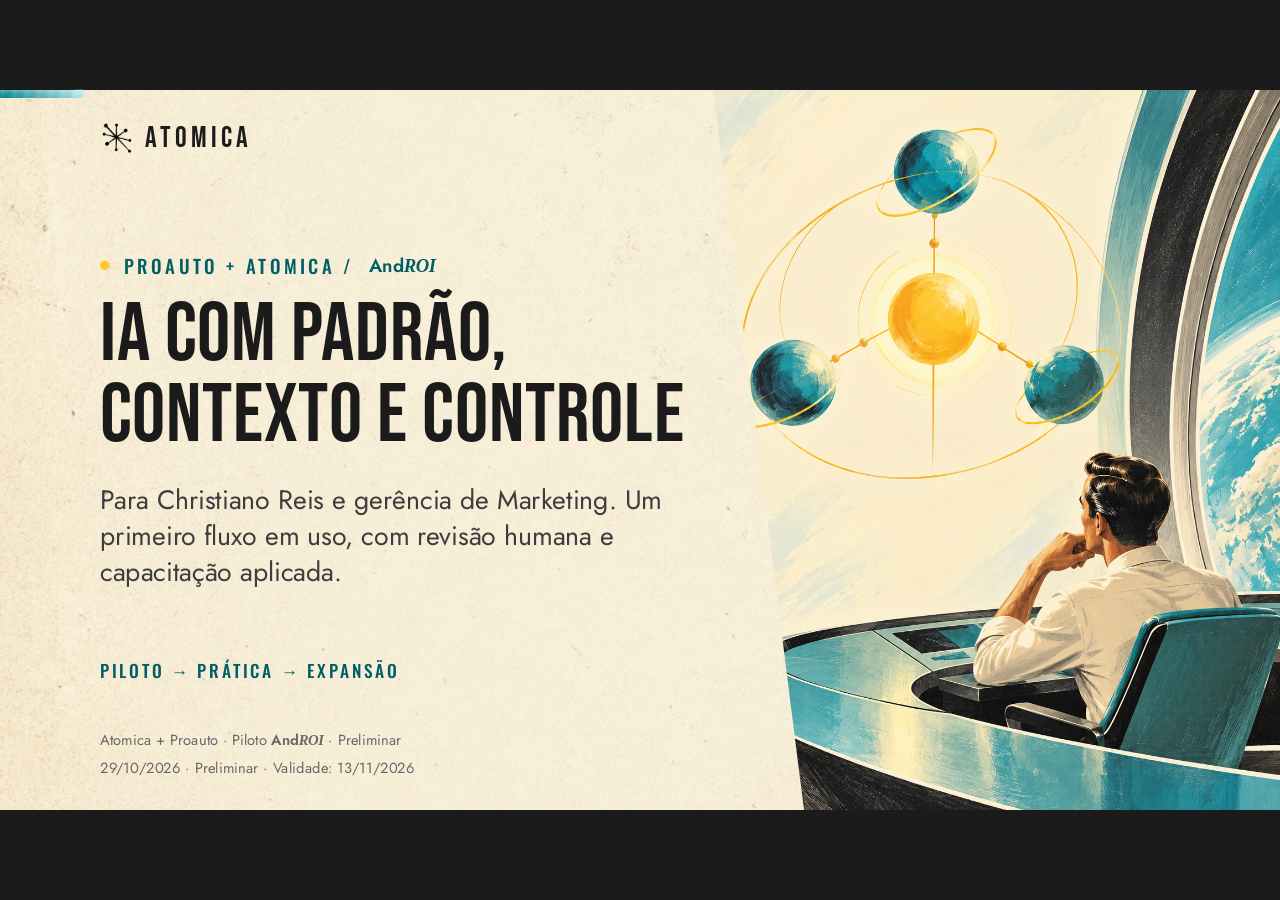
==== index.html @ c61600e8 "Publish Proauto AndROI executive presentation" ====
<!doctype html>
<html lang="pt-BR">
<head>
  <meta charset="utf-8">
  <meta name="viewport" content="width=device-width,initial-scale=1">
  <title>Proauto + Atomica — AndROI</title>
  <link rel="stylesheet" href="assets/theme.css">
<link rel="stylesheet" href="assets/editorial.css">
<link rel="stylesheet" href="assets/portrait-composition.css">
<link rel="stylesheet" href="assets/revision-v5.css">
<meta name="robots" content="noindex, nofollow">
</head>
<body>
  <main id="viewport"><div id="stage"><section class="slide design-1 cover active" aria-label="1 / 15" aria-hidden="false"><div class="progress" style="--w:6.66666667%"></div><div class="brand"><img src="assets/logo-mark.png" alt=""><span>Atomica</span></div><span class="counter">01 / 15</span><header class="heading"><div class="eyebrow"><i></i>PROAUTO + ATOMICA / <span class="androi-name">And<em>ROI</em></span><img src="assets/divider-node-line.png" alt=""></div><h1>IA com padrão, contexto e controle</h1><p class="subtitle">Para Christiano Reis e gerência de Marketing. Um primeiro fluxo em uso, com revisão humana e capacitação aplicada.</p></header><img class="orbital hero-art" src="assets/hero-control-portrait.png" alt="" aria-hidden="true"><footer><span>Atomica + Proauto · Piloto <span class="androi-name">And<em>ROI</em></span> · Preliminar</span><span>29/10/2026 · Preliminar · Validade: 13/11/2026</span></footer></section><section class="slide design-2 message" aria-label="2 / 15" aria-hidden="true"><div class="progress" style="--w:13.33333333%"></div><div class="brand"><img src="assets/logo-mark.png" alt=""><span>Atomica</span></div><span class="counter">02 / 15</span><header class="heading"><div class="eyebrow"><i></i>PROAUTO + ATOMICA / <span class="androi-name">And<em>ROI</em></span><img src="assets/divider-node-line.png" alt=""></div><h1>Dez pessoas. Três marcas.</h1><p class="subtitle">O desafio é transformar iniciativas individuais em uma rotina comum.</p></header><div class="content message"><article class="card"><b class="metric">10</b><h3>Equipe enxuta</h3><p>Dez profissionais atendem Proauto, Velox e Blocks, entre BH e Campinas.</p></article><article class="card"><span class="mini-label">PROAUTO · VELOX · BLOCKS</span><h3>Uso desigual</h3><p>O Claude já faz parte do trabalho, mas cada pessoa usa de um jeito.</p></article><article class="card"><h3>Arquivos dispersos</h3><p>Falta um processo comum para salvar e compartilhar o que foi construído.</p></article></div><footer><span>Atomica + Proauto · Piloto <span class="androi-name">And<em>ROI</em></span> · Preliminar</span><span>Fonte: reunião de 26/10/2026</span></footer></section><section class="slide design-3 comparison" aria-label="3 / 15" aria-hidden="true"><div class="progress" style="--w:20.00000000%"></div><div class="brand"><img src="assets/logo-mark.png" alt=""><span>Atomica</span></div><span class="counter">03 / 15</span><header class="heading"><div class="eyebrow"><i></i>PROAUTO + ATOMICA / <span class="androi-name">And<em>ROI</em></span><img src="assets/divider-node-line.png" alt=""></div><h1>Consistência exige controle</h1><p class="subtitle">A transição para seguradora pede atenção à comunicação.</p></header><div class="content comparison"><article class="card"><h3>Linguagem revisada</h3><p>Orientações aprovadas pela Proauto precisam acompanhar a criação e a revisão das peças.</p></article><article class="card"><h3>TI participa</h3><p>Ferramentas, ambientes e acessos passam pela aprovação da área de tecnologia.</p></article></div><footer><span>Atomica + Proauto · Piloto <span class="androi-name">And<em>ROI</em></span> · Preliminar</span><span>Fonte: reunião de 26/10/2026</span></footer></section><section class="slide design-4 message" aria-label="4 / 15" aria-hidden="true"><div class="progress" style="--w:26.66666667%"></div><div class="brand"><img src="assets/logo-mark.png" alt=""><span>Atomica</span></div><span class="counter">04 / 15</span><header class="heading"><div class="eyebrow"><i></i>PROAUTO + ATOMICA / <span class="androi-name">And<em>ROI</em></span><img src="assets/divider-node-line.png" alt=""></div><h1>Trabalho compartilhável</h1><p class="subtitle">A equipe dirige. Nós organizamos as condições para a IA ajudar.</p></header><div class="content illustrated message"><figure class="art-panel"><img src="assets/knowledge-library.png" alt=""></figure><div class="panels"><article class="card"><h3>Referência por marca</h3><p>Público, tom de voz, exemplos e orientações aprovadas em uma base organizada.</p></article><article class="card"><h3>Método comum</h3><p>Briefing, criação, revisão e registro em etapas documentadas.</p></article><article class="card"><h3>Adoção gradual</h3><p>Usuários-chave praticam e registram dificuldades antes da expansão.</p></article></div></div><footer><span>Atomica + Proauto · Piloto <span class="androi-name">And<em>ROI</em></span> · Preliminar</span><span></span></footer></section><section class="slide design-5 message" aria-label="5 / 15" aria-hidden="true"><div class="progress" style="--w:33.33333333%"></div><div class="brand"><img src="assets/logo-mark.png" alt=""><span>Atomica</span></div><span class="counter">05 / 15</span><header class="heading"><div class="eyebrow"><i></i>PROAUTO + ATOMICA / <span class="androi-name">And<em>ROI</em></span><img src="assets/divider-node-line.png" alt=""></div><h1>Atomica implementa. <span class="androi-name">And<em>ROI</em></span> evolui.</h1><p class="subtitle">Entrega contratada: implantação assistida e documentada.</p></header><div class="content layers"><article class="card"><h3>Atomica</h3><p>Parceria de transformação em IA para marketing: diagnóstico, configuração e capacitação aplicada.</p></article><article class="card"><h3>AIOS</h3><p>Arquitetura que organiza contexto, instruções, ferramentas, memória e aprovações.</p></article><article class="card"><h3><span class="androi-name">And<em>ROI</em></span></h3><p>Produto em desenvolvimento para apoiar decisões de marketing e investimento com evidências.</p></article></div><footer><span>Atomica + Proauto · Piloto <span class="androi-name">And<em>ROI</em></span> · Preliminar</span><span>Capacidades necessárias ao fluxo serão validadas no piloto.</span></footer></section><section class="slide framework-slide" aria-label="6 / 15" aria-hidden="true"><div class="progress" style="--w:40.00000000%"></div><div class="brand"><img src="assets/logo-mark.png" alt=""><span>Atomica</span></div><span class="counter">06 / 15</span><div class="framework-image"><img src="assets/androi-framework.png" alt="AndROI: camada de serviço sobre o produto, ferramentas conectadas ao AIOS Harness e interface compartilhada pela equipe de marketing."></div></section><section class="slide design-6 message" aria-label="7 / 15" aria-hidden="true"><div class="progress" style="--w:46.66666667%"></div><div class="brand"><img src="assets/logo-mark.png" alt=""><span>Atomica</span></div><span class="counter">07 / 15</span><header class="heading"><div class="eyebrow"><i></i>PROAUTO + ATOMICA / <span class="androi-name">And<em>ROI</em></span><img src="assets/divider-node-line.png" alt=""></div><h1>Do briefing à peça revisada</h1><p class="subtitle">Marca → diretrizes → rascunho → checklist → aprovação → registro</p></header><div class="content message"><article class="card"><span class="step-label">01</span><h3>Preparar</h3><p>Objetivo, público, canal e materiais autorizados orientam o briefing da Proauto.</p></article><article class="card"><span class="step-label">02</span><h3>Criar e revisar</h3><p>A IA consulta a base e gera o rascunho. O checklist sinaliza pontos de atenção.</p></article><article class="card"><span class="step-label">03</span><h3>Aprovar e registrar</h3><p>Uma pessoa aprova ou pede ajustes. Peça, fontes e correções ficam registradas.</p></article></div><footer><span>Atomica + Proauto · Piloto <span class="androi-name">And<em>ROI</em></span> · Preliminar</span><span>Um fluxo da Proauto; diretrizes iniciais separadas para Velox e Blocks.</span></footer></section><section class="slide design-8 message" aria-label="8 / 15" aria-hidden="true"><div class="progress" style="--w:53.33333333%"></div><div class="brand"><img src="assets/logo-mark.png" alt=""><span>Atomica</span></div><span class="counter">08 / 15</span><header class="heading"><div class="eyebrow"><i></i>PROAUTO + ATOMICA / <span class="androi-name">And<em>ROI</em></span><img src="assets/divider-node-line.png" alt=""></div><h1>Quatro semanas para entrar em uso</h1><p class="subtitle">Um fluxo · até quatro usuários-chave · capacitação aplicada.</p></header><div class="content message delivery-timeline"><article class="card"><svg class="item-icon" viewBox="0 0 24 24" fill="none" stroke="currentColor" stroke-width="1.7" stroke-linecap="round" stroke-linejoin="round" aria-hidden="true"><circle cx="10" cy="10" r="6"/><path d="m15 15 6 6"/></svg><span class="phase-label">SEMANA 1 / 25%</span><h3>Diagnóstico</h3><p>Mapear usos, arquivos, ferramentas, TI e tempo atual. Organizar as três marcas e aprovar responsáveis e critérios de aceite.</p></article><article class="card"><svg class="item-icon" viewBox="0 0 24 24" fill="none" stroke="currentColor" stroke-width="1.7" stroke-linecap="round" stroke-linejoin="round" aria-hidden="true"><path d="M4 7h16M4 17h16M8 3v8M16 13v8"/><circle cx="8" cy="7" r="2"/><circle cx="16" cy="17" r="2"/></svg><span class="phase-label">SEMANAS 2–3 / 50%</span><h3>Configuração</h3><p>Configurar o fluxo: instruções, briefing, checklist e registro. Testar, ajustar e validar o MVP com os quatro usuários-chave.</p></article><article class="card"><svg class="item-icon" viewBox="0 0 24 24" fill="none" stroke="currentColor" stroke-width="1.7" stroke-linecap="round" stroke-linejoin="round" aria-hidden="true"><path d="m2 8 10-5 10 5-10 5-10-5Zm4 3v7c4 3 8 3 12 0v-7M22 8v9"/></svg><span class="phase-label">SEMANA 4 / 25%</span><h3>Capacitação</h3><p>Capacitação aplicada ao fluxo, com prática assistida. Entregar a V1 validada, guia operacional e melhorias priorizadas.</p></article></div><footer><span>Atomica + Proauto · Piloto <span class="androi-name">And<em>ROI</em></span> · Preliminar</span><span>Início após materiais e acessos aprovados. Atrasos exigem replanejamento conjunto.</span></footer></section><section class="slide design-9 message" aria-label="9 / 15" aria-hidden="true"><div class="progress" style="--w:60.00000000%"></div><div class="brand"><img src="assets/logo-mark.png" alt=""><span>Atomica</span></div><span class="counter">09 / 15</span><header class="heading"><div class="eyebrow"><i></i>PROAUTO + ATOMICA / <span class="androi-name">And<em>ROI</em></span><img src="assets/divider-node-line.png" alt=""></div><h1>Controle em cada etapa</h1><p class="subtitle">Marketing, TI e responsáveis pela comunicação participam.</p></header><div class="content message"><article class="card"><h3>Acesso aprovado</h3><p>Ferramentas autorizadas e permissões limitadas ao fluxo. Contexto separado por marca.</p></article><article class="card"><h3>Decisão humana</h3><p>A Proauto valida as orientações jurídicas e aprova as peças. A IA apoia a checagem.</p></article><article class="card"><h3>Base reutilizável</h3><p>Base, instruções e guia ficam com a Proauto. Trocar de ferramenta exige validar compatibilidade.</p></article></div><footer><span>Atomica + Proauto · Piloto <span class="androi-name">And<em>ROI</em></span> · Preliminar</span><span></span></footer></section><section class="slide design-10 message" aria-label="10 / 15" aria-hidden="true"><div class="progress" style="--w:66.66666667%"></div><div class="brand"><img src="assets/logo-mark.png" alt=""><span>Atomica</span></div><span class="counter">10 / 15</span><header class="heading"><div class="eyebrow"><i></i>PROAUTO + ATOMICA / <span class="androi-name">And<em>ROI</em></span><img src="assets/divider-node-line.png" alt=""></div><h1>Limites claros para o piloto</h1><p class="subtitle">Ampliação recebe escopo e orçamento próprios.</p></header><div class="content message"><article class="card"><h3>Canais e sistemas</h3><p>Sem publicação automática, reconstrução de sites ou CRM e integrações personalizadas.</p></article><article class="card"><h3>Ambiente e dados</h3><p>Sem administração contínua de infraestrutura ou tratamento de bases de associados.</p></article><article class="card"><h3>Expansão</h3><p>Novos fluxos, integrações e implantação para os demais usuários serão dimensionados depois.</p></article></div><footer><span>Atomica + Proauto · Piloto <span class="androi-name">And<em>ROI</em></span> · Preliminar</span><span></span></footer></section><section class="slide design-11 message" aria-label="11 / 15" aria-hidden="true"><div class="progress" style="--w:73.33333333%"></div><div class="brand"><img src="assets/logo-mark.png" alt=""><span>Atomica</span></div><span class="counter">11 / 15</span><header class="heading"><div class="eyebrow"><i></i>PROAUTO + ATOMICA / <span class="androi-name">And<em>ROI</em></span><img src="assets/divider-node-line.png" alt=""></div><h1>Medir antes de ampliar</h1><p class="subtitle">Tempo liberado é capacidade. Economia de caixa exige redução de despesa.</p></header><div class="content message"><article class="card"><svg class="item-icon" viewBox="0 0 24 24" fill="none" stroke="currentColor" stroke-width="1.7" stroke-linecap="round" stroke-linejoin="round" aria-hidden="true"><circle cx="12" cy="13" r="9"/><path d="M12 8v6l4 2M9 1h6"/></svg><h3>Tempo e retrabalho</h3><p>Comparar duração por peça e rodadas de correção em tarefas semelhantes.</p></article><article class="card"><svg class="item-icon" viewBox="0 0 24 24" fill="none" stroke="currentColor" stroke-width="1.7" stroke-linecap="round" stroke-linejoin="round" aria-hidden="true"><path d="M12 2 3 6v7c0 5 9 9 9 9s9-4 9-9V6l-9-4Z"/><path d="m7 12 3 3 7-7"/></svg><h3>Qualidade e uso</h3><p>Validar cinco briefings aprovados e registrar correções. Cada usuário executa com o guia.</p></article><article class="card"><svg class="item-icon" viewBox="0 0 24 24" fill="none" stroke="currentColor" stroke-width="1.7" stroke-linecap="round" stroke-linejoin="round" aria-hidden="true"><path d="M3 3v18h18M7 16v-4M12 16V8M17 16V5"/></svg><h3>Custo e retorno</h3><p>Medir custo por tarefa quando disponível. ROI e payback exigem benefício e custos completos.</p></article></div><footer><span>Atomica + Proauto · Piloto <span class="androi-name">And<em>ROI</em></span> · Preliminar</span><span>A comparação inicial não comprova causalidade nem garante retorno.</span></footer></section><section class="slide design-12 comparison" aria-label="12 / 15" aria-hidden="true"><div class="progress" style="--w:80.00000000%"></div><div class="brand"><img src="assets/logo-mark.png" alt=""><span>Atomica</span></div><span class="counter">12 / 15</span><header class="heading"><div class="eyebrow"><i></i>PROAUTO + ATOMICA / <span class="androi-name">And<em>ROI</em></span><img src="assets/divider-node-line.png" alt=""></div><h1>Investir para começar e sustentar</h1><p class="subtitle">Setup de um mês. Acompanhamento após o aceite final.</p></header><div class="content comparison"><article class="card"><span class="mini-label">SETUP / UM MÊS</span><div class="discount-line"><del aria-label="Preço original: R$ 24.833,33">R$ 24.833,33</del><span class="discount-badge">−40%</span><span class="early-client-label">PRIMEIROS 5 CLIENTES DO <span class="androi-name">And<em>ROI</em></span></span></div><b class="price">R$ 14.900</b><p>Diagnóstico, base das três marcas, um fluxo, até quatro usuários-chave e capacitação aplicada.</p></article><article class="card"><span class="mini-label">ACOMPANHAMENTO / MÊS</span><b class="price">R$ 2.400</b><h3>Retainer</h3><p>Mínimo de três meses. Até oito horas mensais para reunião, suporte, diretrizes e ajustes no fluxo.</p></article></div><footer><span>Atomica + Proauto · Piloto <span class="androi-name">And<em>ROI</em></span> · Preliminar</span><span>Preliminar · Emissor e tratamento fiscal a confirmar.</span></footer></section><section class="slide design-13 message" aria-label="13 / 15" aria-hidden="true"><div class="progress" style="--w:86.66666667%"></div><div class="brand"><img src="assets/logo-mark.png" alt=""><span>Atomica</span></div><span class="counter">13 / 15</span><header class="heading"><div class="eyebrow"><i></i>PROAUTO + ATOMICA / <span class="androi-name">And<em>ROI</em></span><img src="assets/divider-node-line.png" alt=""></div><h1>Pagamento por marcos de entrega</h1><p class="subtitle">R$ 22.100 em serviços: setup + três mensalidades.</p></header><div class="content message"><article class="card"><span class="step-label">01</span><h3>50% / R$ 7.450</h3><p>Na contratação do setup.</p></article><article class="card"><span class="step-label">02</span><h3>25% / R$ 3.725</h3><p>No aceite do MVP, a primeira versão funcional.</p></article><article class="card"><span class="step-label">03</span><h3>25% / R$ 3.725</h3><p>Na entrega documentada. A mensalidade começa após o aceite final.</p></article></div><footer><span>Atomica + Proauto · Piloto <span class="androi-name">And<em>ROI</em></span> · Preliminar</span><span>Validade: 13/11/2026 · Terceiros não incluídos.</span></footer></section><section class="slide design-14 message" aria-label="14 / 15" aria-hidden="true"><div class="progress" style="--w:93.33333333%"></div><div class="brand"><img src="assets/logo-mark.png" alt=""><span>Atomica</span></div><span class="counter">14 / 15</span><header class="heading"><div class="eyebrow"><i></i>PROAUTO + ATOMICA / <span class="androi-name">And<em>ROI</em></span><img src="assets/divider-node-line.png" alt=""></div><h1>Custos e capacidade explícitos</h1><p class="subtitle">O acompanhamento mantém o foco no fluxo contratado.</p></header><div class="content message"><article class="card"><h3>Até oito horas/mês</h3><p>Reunião, suporte e ajustes usam a mesma franquia. Horas não acumulam. Excedentes: orçamento aprovado.</p></article><article class="card"><h3>Terceiros à parte</h3><p>Licenças, consumo de modelos e infraestrutura são pagos diretamente pela Proauto, mediante aprovação.</p></article><article class="card"><h3>Formalização</h3><p>Confirmar emissor e tratamento fiscal. O total de R$ 22.100 não inclui terceiros.</p></article></div><footer><span>Atomica + Proauto · Piloto <span class="androi-name">And<em>ROI</em></span> · Preliminar</span><span>Administração contínua do ambiente fora do escopo.</span></footer></section><section class="slide design-15 closing" aria-label="15 / 15" aria-hidden="true"><div class="progress" style="--w:100.00000000%"></div><div class="brand"><img src="assets/logo-mark.png" alt=""><span>Atomica</span></div><span class="counter">15 / 15</span><header class="heading"><div class="eyebrow"><i></i>PROAUTO + ATOMICA / <span class="androi-name">And<em>ROI</em></span><img src="assets/divider-node-line.png" alt=""></div><h1>Um fluxo em uso. Depois, expandir.</h1><p class="subtitle">A primeira decisão: aprovar o piloto com controle humano.</p></header><div class="content illustrated closing"><figure class="art-panel"><img src="assets/measured-launch-portrait.png" alt=""></figure><div class="panels"><article class="card"><h3>Proauto</h3><p>Christiano e gerência indicam fluxo, quatro participantes e responsável pelo aceite. TI aprova acessos.</p></article><article class="card"><h3>Atomica</h3><p>Formalizar, diagnosticar, configurar, capacitar e documentar os testes e as correções.</p></article><article class="card"><h3>Revisão conjunta</h3><p>Avaliar cinco briefings, uso e indicadores. Priorizar o retainer e dimensionar a expansão.</p></article></div></div><footer><span>Atomica + Proauto · Piloto <span class="androi-name">And<em>ROI</em></span> · Preliminar</span><span>Proauto fornece materiais e valida orientações de comunicação.</span></footer></section></div></main>

  <aside id="help" hidden>← → PageUp/Down · Home/End · F fullscreen · S notas privadas · T timer · P PDF · ? ajuda/help</aside>
  <script src="assets/player.js"></script>
</body>
</html>
---- assets/theme.css ----
@font-face{font-family:"Bebas Neue";src:url("fonts/BebasNeue-Regular.ttf");font-weight:400;font-display:block}
@font-face{font-family:Oswald;src:url("fonts/Oswald-VariableFont_wght.ttf");font-weight:200 700;font-display:block}
@font-face{font-family:Jost;src:url("fonts/Jost-VariableFont_wght.ttf");font-weight:100 900;font-display:block}
:root{--cream-100:#FCF9F2;--cream-300:#E5DBC7;--g900:#1B1B1B;--g700:#3D3D3D;--g500:#686868;--g300:#A9A9A9;--cyan-900:#005F64;--cyan-700:#008C94;--cyan-500:#67BBC0;--cyan-100:#E0F2F3;--yellow-500:#FCCA29;--yellow-100:#FEF8E4;--red-700:#D1283F;--red-500:#FF304C;--pulp:#F7EED7;--paper:#FBF6E9;--solar:var(--yellow-500);--display:"Bebas Neue",Oswald,Impact,sans-serif;--label:Oswald,"Arial Narrow",sans-serif;--text:Jost,"Segoe UI",sans-serif;--canvas-w:1920px;--canvas-h:1080px;--side:150px;--top:150px;--bottom:130px;--radius:28px;--border:2px;--card-y:44px;--card-x:48px;--title:124px;--body:34px;--gap:32px;--ease:cubic-bezier(.16,1,.3,1)}
*{box-sizing:border-box}html,body{margin:0;width:100%;height:100%;background:var(--g900);color:var(--g900);font-family:var(--text);overflow:hidden}
[hidden]{display:none!important}#viewport{width:100%;height:100%;display:flex;justify-content:center;align-items:center;overflow:hidden}#stage{width:var(--canvas-w);height:var(--canvas-h);flex:none;position:relative;transform-origin:center}
.slide{position:absolute;inset:0;padding:var(--top) var(--side) var(--bottom);display:flex;flex-direction:column;background:linear-gradient(rgba(247,238,215,.3),rgba(247,238,215,.3)),url("pulp-paper.png") center/cover;visibility:hidden;opacity:0}
.slide.active{visibility:visible;opacity:1}.slide.active .heading,.slide.active .content{animation:reveal .7s var(--ease) both}@keyframes reveal{from{opacity:0;transform:translateY(22px)}to{opacity:1;transform:none}}
.brand{position:absolute;top:44px;left:var(--side);width:210px;height:55px;object-fit:contain;object-position:left center}.counter{position:absolute;top:52px;right:var(--side);font-size:26px;letter-spacing:.08em;color:var(--g500)}.progress{position:absolute;left:0;top:0;height:8px;background:var(--cyan-500)}
.heading{flex:none;height:390px}.eyebrow{display:flex;align-items:center;gap:22px;font:500 28px var(--label);letter-spacing:.18em;text-transform:uppercase;color:var(--cyan-900);height:36px}.eyebrow i{height:14px;width:14px;border-radius:50%;background:var(--solar);flex:none}.eyebrow img{width:200px;height:25px;object-fit:contain}
h1{font:400 var(--title)/.98 var(--display);letter-spacing:.01em;text-transform:uppercase;margin:26px 0 0;height:244px;overflow-wrap:break-word}.subtitle{font-size:40px;line-height:1.35;color:var(--g700);margin:0;height:54px}.heading:has(.subtitle:empty){height:310px}.subtitle:empty{display:none}
.content{display:flex;gap:var(--gap);flex:1;min-height:0;padding-top:32px}.card{flex:1;min-width:0;background:var(--paper);border:var(--border) solid var(--cream-300);border-radius:var(--radius);padding:var(--card-y) var(--card-x);overflow-wrap:break-word}.card:nth-child(2){background-color:var(--cyan-100);background-image:radial-gradient(rgba(27,27,27,.09) 1.2px,transparent 1.4px);background-size:16px 16px;border-color:var(--cyan-500)}
h3{font:400 64px/1 var(--display);letter-spacing:.02em;text-transform:uppercase;margin:0 0 20px}p{font-size:32px;line-height:1.35;color:var(--g700);margin:0;white-space:pre-line}.metric{font:400 150px/.95 var(--display);display:block;margin-bottom:22px;font-variant-numeric:tabular-nums}.step-number,.avatar{display:flex;width:64px;height:64px;align-items:center;justify-content:center;border-radius:50%;background:var(--cyan-500);font:400 42px var(--display);margin-bottom:26px}.avatar{width:120px;height:120px;background:var(--solar);font-size:64px}
.architecture{flex-direction:column;gap:18px}.architecture .card{padding:20px 36px;display:flex;align-items:center;gap:40px}.architecture h3{font-size:50px;flex:0 0 420px;margin:0}.architecture p{font-size:30px}.architecture .card+.card{border-top:4px solid var(--cyan-700)}
.cover .heading{width:1050px;height:auto;margin-top:120px;z-index:1}.cover h1{height:auto;min-height:244px}.cover .subtitle{margin-top:36px;height:auto}.orbital{position:absolute;right:70px;top:230px;width:620px;height:620px;opacity:.8}.cover .eyebrow img{display:none}
.chart-col{flex:1;min-width:0;text-align:center}.plot{height:235px;border-bottom:2px solid var(--g900);display:flex;align-items:flex-end;justify-content:center}.bar{width:65%;background:var(--cyan-500);border:2px solid var(--cyan-900);min-height:0}.chart-col:nth-child(2n) .bar{background:var(--solar)}.chart-col strong{display:block;font:400 60px var(--display);margin-top:10px}.chart-col h3{font-size:40px;margin:8px 0}.chart-col p{font-size:24px}
footer{position:absolute;left:var(--side);right:var(--side);bottom:48px;display:flex;gap:40px;justify-content:space-between;font-size:24px;color:var(--g500)}footer span{max-width:70%}#presenter,#help{position:fixed;z-index:10;right:24px;bottom:24px;width:min(650px,90vw);max-height:75vh;overflow:auto;background:var(--paper);color:var(--g900);border:3px solid var(--cyan-700);padding:24px;font-size:22px}#notes{white-space:pre-wrap;font:24px/1.4 var(--text)}#timer{font-variant-numeric:tabular-nums}
@media(prefers-reduced-motion:reduce){*,*::before,*::after{animation:none!important;transition:none!important}}
@media print{@page{size:1920px 1080px;margin:0}*{-webkit-print-color-adjust:exact;print-color-adjust:exact;animation:none!important;transition:none!important}html,body{height:auto;overflow:visible;background:white}#viewport{display:block;height:auto;overflow:visible}#stage{height:auto;transform:none!important}.slide{position:relative;inset:auto;width:1920px;height:1080px;opacity:1;visibility:visible;break-after:page}.slide:last-child{break-after:auto}#presenter,#help{display:none!important}}

.brand{display:flex;align-items:center;gap:16px;font:400 44px/1 var(--display);letter-spacing:.14em;text-transform:uppercase}.brand img{width:44px;height:55px;object-fit:contain}.brand span{display:block}

/* Editorial spacing for this commercial deck; font sizes preserved. */
.card{padding:28px 32px}.content{gap:24px}.heading .subtitle{font-size:40px}footer{font-size:22px}footer span:first-child{max-width:40%}footer span:last-child{max-width:58%;text-align:right}
---- assets/editorial.css ----
/* Atomica presentation profile: editorial variation, original font sizes. */
.slide{--ink:var(--g900)}
.heading{height:340px}
.heading h1{height:204px;max-width:1620px}
.content{padding-top:36px;gap:30px}
.card{position:relative;padding:32px 36px}
.subtitle{max-width:1620px}
footer{font-size:22px}
footer span:first-child{max-width:40%}footer span:last-child{max-width:58%}
.hero-art{width:840px;height:720px;right:20px;top:205px;object-fit:contain;opacity:1;mix-blend-mode:multiply}
.cover .heading{width:940px;margin-top:95px}
.cover h1{height:auto}.cover .subtitle{max-width:870px}
.cover::after{content:'PILOTO → PRÁTICA → EXPANSÃO';position:absolute;left:150px;bottom:190px;font:500 26px var(--label);letter-spacing:.15em;color:var(--cyan-900)}
.design-2 .content{display:grid;grid-template-columns:1.05fr 1.7fr;grid-template-rows:1fr 1fr}
.design-2 .card:first-child{grid-row:1 / 3;background:var(--cyan-500);border:0;display:flex;flex-direction:column;justify-content:center}
.design-2 .metric{font-size:190px;line-height:.85;margin-bottom:20px}
.design-2 .card:first-child h3{font-size:54px}
.design-2 .card:nth-child(n+2){padding:25px 32px;background:transparent;border:0;border-bottom:2px solid var(--cream-300);border-radius:0}
.design-2 .card:nth-child(n+2) h3{font-size:50px;margin-bottom:12px}
.mini-label{display:block;font:500 24px var(--label);letter-spacing:.1em;color:var(--cyan-900);margin-bottom:16px}
.design-3 .card{border:0;border-left:8px solid var(--cyan-700);border-radius:0;background:var(--paper);padding:44px}
.design-3 .card:last-child{border-left-color:var(--yellow-500);background:var(--yellow-100)}
.illustrated{display:grid;grid-template-columns:580px 1fr;gap:55px}
.art-panel{margin:0;height:100%;min-height:0;overflow:hidden;border-radius:28px}
.art-panel img{width:100%;height:100%;object-fit:contain;mix-blend-mode:multiply}
.panels{display:flex;flex-direction:column;gap:16px;min-height:0}
.illustrated .card{padding:18px 24px;border:0;border-bottom:2px solid var(--cream-300);border-radius:0;background:none;display:grid;grid-template-columns:250px 1fr;gap:20px;align-items:center}
.illustrated h3{font-size:46px;margin:0}.illustrated p{font-size:32px}
.design-5 .layers{display:flex;flex-direction:column;gap:20px}
.design-5 .card{display:grid;grid-template-columns:330px 1fr;align-items:center;border-radius:12px;padding:24px 42px;border:0;background:var(--paper)}
.design-5 .card:nth-child(2){margin-left:70px;background:var(--cyan-100);border-left:8px solid var(--cyan-700)}
.design-5 .card:nth-child(3){margin-left:140px;background:var(--yellow-100);border-left:8px solid var(--yellow-500)}
.design-5 h3{margin:0}.design-5 p{max-width:950px}
.step-label{display:block;font:400 76px/1 var(--display);color:var(--cyan-700);margin-bottom:22px}
.design-6 .card,.design-13 .card{border:0;border-top:6px solid var(--cyan-700);border-radius:0;background:transparent;padding:28px 32px}
.design-6 .card:not(:last-child)::after{content:'→';position:absolute;right:-27px;top:28px;font-size:55px;color:var(--cyan-700)}
.design-6 .card:last-child{border-top-color:var(--yellow-500);background:var(--yellow-100)}
.design-7 .content{display:grid;grid-template-columns:1.2fr 1fr 1fr}
.design-7 .card:first-child{background:var(--cyan-900);border-color:var(--cyan-900)}
.design-7 .card:first-child h3,.design-7 .card:first-child p{color:var(--cream-100)}
.design-8 .content{gap:0;position:relative}
.design-8 .card{border:0;border-radius:0;background:transparent;border-top:14px solid var(--cyan-500);padding:32px}
.design-8 .card:nth-child(2){border-top-color:var(--cyan-700);background:var(--cyan-100)}
.design-8 .card:last-child{flex:1.4;border-top-color:var(--yellow-500);background:var(--yellow-100)}
.design-8 .step-label{font-size:66px}
.design-9 .content{flex-direction:column;gap:16px}
.design-9 .card{display:grid;grid-template-columns:400px 1fr;align-items:center;padding:20px 32px;border:0;border-radius:0;border-left:6px solid var(--cyan-700);background:var(--paper)}
.design-9 h3{font-size:50px;margin:0}
.design-10 .card{background:transparent;border:0;border-radius:0;padding:30px;border-top:2px solid var(--g900)}
.design-10 .card:last-child{background:var(--cyan-100);border-top:8px solid var(--cyan-700)}
.design-11 .card{padding-top:40px;border:0;box-shadow:inset 0 8px 0 var(--cyan-500)}
.design-11 .card:nth-child(2){box-shadow:inset 0 8px 0 var(--yellow-500);background:var(--yellow-100)}
.design-12 .card{border:0;padding:30px 40px;background:var(--paper)}
.design-12 .card:last-child{background:var(--cyan-100)}
.price{font:400 132px/1 var(--display);display:block;margin:18px 0}
.design-12 h3{font-size:54px;margin-bottom:14px}
.design-13 .card:nth-child(2){background:var(--cyan-100)}
.design-13 .card:last-child{background:var(--yellow-100);border-color:var(--yellow-500)}
.design-14 .content{flex-direction:column;gap:0}
.design-14 .card{display:grid;grid-template-columns:440px 1fr;align-items:center;border:0;border-radius:0;border-bottom:2px solid var(--cream-300);background:transparent;padding:22px 30px}
.design-14 h3{font-size:50px;margin:0}
.design-15 .illustrated{grid-template-columns:620px 1fr}
.design-15 .art-panel{order:2}.design-15 .panels{order:1}
.design-15 .illustrated .card{display:block;padding:18px 0}
.design-15 h3{font-size:44px;margin-bottom:10px}
@media print{.hero-art,.art-panel img{mix-blend-mode:multiply}}
.design-5 .subtitle{max-width:none}
.design-2 .content{grid-template-rows:minmax(0,1fr) minmax(0,1fr)}
.design-2 .card{min-height:0}
.design-2 .card:first-child{padding:24px 32px}
.design-15 .heading{height:280px}
.design-15 .heading h1{height:144px}
.design-15 .illustrated{grid-template-columns:1fr 550px}
.design-15 .panels{gap:8px}
.design-15 .illustrated .card{display:grid;grid-template-columns:205px 1fr;gap:22px;padding:8px 0;align-items:center;min-height:0}
.design-15 .illustrated h3{margin:0}
@media print{.content,.card,.panels,.art-panel{min-height:0}.slide{overflow:hidden}}
.design-2 .mini-label{display:none}.design-2 .card:nth-child(n+2){padding:16px 32px}
---- assets/portrait-composition.css ----
/* Portrait compositions approved by brief: full bleed cover, angled seam. */
.design-1 .hero-art{
  top:0;right:0;width:850px;height:1080px;object-fit:cover;
  object-position:55% center;mix-blend-mode:normal;opacity:1;
  clip-path:polygon(0 0,100% 0,100% 100%,16% 100%);z-index:0;
}
.design-1 .heading{width:900px;position:relative;z-index:1}
.design-1 .heading h1{max-width:900px}
.design-1 .subtitle{max-width:860px}
.design-1 .counter{display:none}
.design-1 footer{width:880px;right:auto;flex-direction:column;gap:10px}
.design-1 footer span:first-child,.design-1 footer span:last-child{max-width:100%;text-align:left}
.design-15 .illustrated{grid-template-columns:1fr 400px;gap:48px}
.design-15 .art-panel{width:384px;height:480px;border-radius:0;align-self:center;justify-self:end;overflow:hidden}
.design-15 .art-panel img{width:384px;height:480px;object-fit:cover;object-position:center;mix-blend-mode:normal}
@media print{
 .design-1 .hero-art{height:1080px}
 .design-15 .art-panel,.design-15 .art-panel img{width:384px;height:480px}
}
.design-15 .illustrated .card{padding:8px 16px}

/* Setup: 40% para os primeiros cinco clientes. */
.design-12 .heading{height:300px}
.design-12 .heading h1{height:164px}
.discount-line{display:flex;align-items:center;gap:24px;margin:10px 0 0}
.discount-line del{font:400 44px/1.2 var(--text);color:var(--g500);text-decoration-thickness:3px}
.discount-badge{display:inline-block;background:var(--yellow-500);color:var(--g900);font:500 32px/1 var(--label);padding:12px 18px;border-radius:8px}
.design-12 .card:first-child{border:3px solid var(--cyan-700)}
.design-12 .card:first-child .price{margin:14px 0 20px}
.design-12 .mini-label{font-size:24px;letter-spacing:.06em}
---- assets/revision-v5.css ----
.progress{position:absolute;top:0;left:0;height:12px;width:0;border-radius:0 999px 999px 0;
  background:linear-gradient(180deg,rgba(255,255,255,.30) 0%,rgba(255,255,255,.07) 40%,rgba(0,0,0,.06) 100%),
    linear-gradient(90deg,var(--cyan-700) 0%,var(--cyan-500) 52%,#b8ecee 100%);
  transition:width .82s var(--ease);animation:cherenkov-pulse 3.2s ease-in-out infinite}
.slide.active .progress{width:var(--w)}
.progress::before{content:"";position:absolute;inset:0;border-radius:inherit;
  background:repeating-linear-gradient(100deg,transparent 0px,rgba(255,255,255,.09) 4px,transparent 9px,rgba(0,0,0,.04) 13px,transparent 18px);
  background-size:36px 100%;animation:liquid-flow 2s linear infinite}
.progress::after{content:"";position:absolute;right:0;top:-1px;bottom:-1px;width:22px;border-radius:0 999px 999px 0;
  background:linear-gradient(90deg,rgba(218,248,249,0) 0%,rgba(218,248,249,.55) 100%);opacity:0;transition:opacity .2s ease}
.slide.active .progress::after{opacity:1;transition-delay:.6s}
.slide:not(.active) .progress,.slide:not(.active) .progress::before{animation-play-state:paused}
@keyframes cherenkov-pulse{
  0%,100%{box-shadow:0 0 3px rgba(103,187,192,.50),0 0 8px rgba(103,187,192,.25),0 0 16px rgba(103,187,192,.10);filter:brightness(1)}
  50%{box-shadow:0 0 5px rgba(168,222,224,.80),0 0 13px rgba(103,187,192,.60),0 0 26px rgba(103,187,192,.32),0 0 44px rgba(103,187,192,.14);filter:brightness(1.15)}
}
@keyframes liquid-flow{from{background-position:0 0}to{background-position:36px 0}}

.progress{z-index:5}
.brand{width:auto;height:55px;gap:16px}
.brand img{width:52px;height:52px;object-fit:contain}
.androi-name{display:inline;white-space:nowrap;text-transform:none!important;font-family:var(--text);font-weight:600;letter-spacing:0;line-height:inherit}
.androi-name em{font-family:Georgia,'Times New Roman',serif;font-style:italic;font-weight:800;letter-spacing:-.025em}
h1 .androi-name{font-size:.85em}
.framework-image{position:absolute;inset:120px 90px 25px;display:flex;justify-content:center;align-items:center}
.framework-image img{width:100%;height:100%;object-fit:contain}
.item-icon{display:block;width:64px;height:64px;flex:none;color:var(--cyan-900);margin:0 0 22px}
.design-8 .heading{height:260px}
.design-8 .heading h1{height:124px}
.design-8 .delivery-timeline .card{padding:26px 28px;flex:1}
.phase-label{font:500 25px/1.3 var(--label);letter-spacing:.06em;display:block;color:var(--cyan-900);margin-bottom:16px}
.design-8 .item-icon{position:absolute;right:26px;top:22px;width:44px;height:44px;margin:0}
.design-8 .delivery-timeline h3{font-size:58px;margin-bottom:18px}
.design-11 .heading{height:300px}
.design-11 .heading h1{height:164px}
.design-11 .card{padding:28px 32px}
.design-11 .item-icon{margin-bottom:20px}
.design-12 .discount-line{flex-wrap:wrap;gap:16px 20px;align-items:center}
.design-12 .discount-line del{flex-basis:100%;font-size:40px}
.early-client-label{font:500 25px/1.2 var(--label);color:var(--cyan-900);letter-spacing:.01em;max-width:560px}
.design-12 .card:first-child .price{font-size:120px;margin:12px 0 16px}
.design-12 .card:first-child{padding:26px 32px}
.design-12 .mini-label{margin-bottom:10px}
@media(prefers-reduced-motion:reduce){.progress,.progress::before,.progress::after{animation:none!important;transition:none!important}.slide.active .progress::after{opacity:1}}
@media print{.slide .progress{width:var(--w)!important;animation:none!important;transition:none!important}.progress::before,.progress::after{animation:none!important;transition:none!important;opacity:1}.framework-image{inset:120px 90px 25px}}
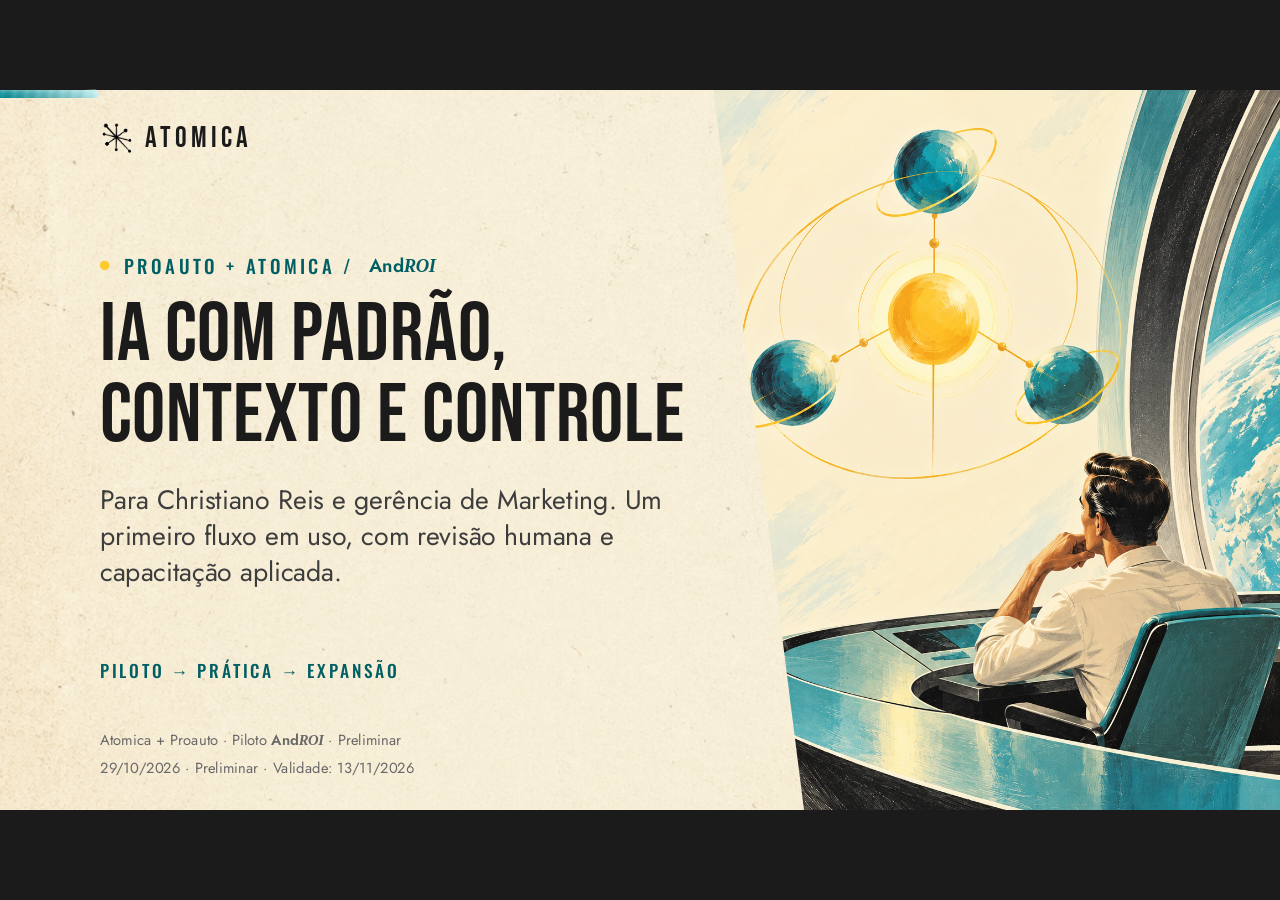
==== commit 04991e31: "Publish V6: slides 9-11 merged into one slide The deck goes from 15 to 13 slides. "Controle, limites" ====
--- a/index.html
+++ b/index.html
@@ -11,8 +11,8 @@
 <meta name="robots" content="noindex, nofollow">
 </head>
 <body>
-  <main id="viewport"><div id="stage"><section class="slide design-1 cover active" aria-label="1 / 15" aria-hidden="false"><div class="progress" style="--w:6.66666667%"></div><div class="brand"><img src="assets/logo-mark.png" alt=""><span>Atomica</span></div><span class="counter">01 / 15</span><header class="heading"><div class="eyebrow"><i></i>PROAUTO + ATOMICA / <span class="androi-name">And<em>ROI</em></span><img src="assets/divider-node-line.png" alt=""></div><h1>IA com padrão, contexto e controle</h1><p class="subtitle">Para Christiano Reis e gerência de Marketing. Um primeiro fluxo em uso, com revisão humana e capacitação aplicada.</p></header><img class="orbital hero-art" src="assets/hero-control-portrait.png" alt="" aria-hidden="true"><footer><span>Atomica + Proauto · Piloto <span class="androi-name">And<em>ROI</em></span> · Preliminar</span><span>29/10/2026 · Preliminar · Validade: 13/11/2026</span></footer></section><section class="slide design-2 message" aria-label="2 / 15" aria-hidden="true"><div class="progress" style="--w:13.33333333%"></div><div class="brand"><img src="assets/logo-mark.png" alt=""><span>Atomica</span></div><span class="counter">02 / 15</span><header class="heading"><div class="eyebrow"><i></i>PROAUTO + ATOMICA / <span class="androi-name">And<em>ROI</em></span><img src="assets/divider-node-line.png" alt=""></div><h1>Dez pessoas. Três marcas.</h1><p class="subtitle">O desafio é transformar iniciativas individuais em uma rotina comum.</p></header><div class="content message"><article class="card"><b class="metric">10</b><h3>Equipe enxuta</h3><p>Dez profissionais atendem Proauto, Velox e Blocks, entre BH e Campinas.</p></article><article class="card"><span class="mini-label">PROAUTO · VELOX · BLOCKS</span><h3>Uso desigual</h3><p>O Claude já faz parte do trabalho, mas cada pessoa usa de um jeito.</p></article><article class="card"><h3>Arquivos dispersos</h3><p>Falta um processo comum para salvar e compartilhar o que foi construído.</p></article></div><footer><span>Atomica + Proauto · Piloto <span class="androi-name">And<em>ROI</em></span> · Preliminar</span><span>Fonte: reunião de 26/10/2026</span></footer></section><section class="slide design-3 comparison" aria-label="3 / 15" aria-hidden="true"><div class="progress" style="--w:20.00000000%"></div><div class="brand"><img src="assets/logo-mark.png" alt=""><span>Atomica</span></div><span class="counter">03 / 15</span><header class="heading"><div class="eyebrow"><i></i>PROAUTO + ATOMICA / <span class="androi-name">And<em>ROI</em></span><img src="assets/divider-node-line.png" alt=""></div><h1>Consistência exige controle</h1><p class="subtitle">A transição para seguradora pede atenção à comunicação.</p></header><div class="content comparison"><article class="card"><h3>Linguagem revisada</h3><p>Orientações aprovadas pela Proauto precisam acompanhar a criação e a revisão das peças.</p></article><article class="card"><h3>TI participa</h3><p>Ferramentas, ambientes e acessos passam pela aprovação da área de tecnologia.</p></article></div><footer><span>Atomica + Proauto · Piloto <span class="androi-name">And<em>ROI</em></span> · Preliminar</span><span>Fonte: reunião de 26/10/2026</span></footer></section><section class="slide design-4 message" aria-label="4 / 15" aria-hidden="true"><div class="progress" style="--w:26.66666667%"></div><div class="brand"><img src="assets/logo-mark.png" alt=""><span>Atomica</span></div><span class="counter">04 / 15</span><header class="heading"><div class="eyebrow"><i></i>PROAUTO + ATOMICA / <span class="androi-name">And<em>ROI</em></span><img src="assets/divider-node-line.png" alt=""></div><h1>Trabalho compartilhável</h1><p class="subtitle">A equipe dirige. Nós organizamos as condições para a IA ajudar.</p></header><div class="content illustrated message"><figure class="art-panel"><img src="assets/knowledge-library.png" alt=""></figure><div class="panels"><article class="card"><h3>Referência por marca</h3><p>Público, tom de voz, exemplos e orientações aprovadas em uma base organizada.</p></article><article class="card"><h3>Método comum</h3><p>Briefing, criação, revisão e registro em etapas documentadas.</p></article><article class="card"><h3>Adoção gradual</h3><p>Usuários-chave praticam e registram dificuldades antes da expansão.</p></article></div></div><footer><span>Atomica + Proauto · Piloto <span class="androi-name">And<em>ROI</em></span> · Preliminar</span><span></span></footer></section><section class="slide design-5 message" aria-label="5 / 15" aria-hidden="true"><div class="progress" style="--w:33.33333333%"></div><div class="brand"><img src="assets/logo-mark.png" alt=""><span>Atomica</span></div><span class="counter">05 / 15</span><header class="heading"><div class="eyebrow"><i></i>PROAUTO + ATOMICA / <span class="androi-name">And<em>ROI</em></span><img src="assets/divider-node-line.png" alt=""></div><h1>Atomica implementa. <span class="androi-name">And<em>ROI</em></span> evolui.</h1><p class="subtitle">Entrega contratada: implantação assistida e documentada.</p></header><div class="content layers"><article class="card"><h3>Atomica</h3><p>Parceria de transformação em IA para marketing: diagnóstico, configuração e capacitação aplicada.</p></article><article class="card"><h3>AIOS</h3><p>Arquitetura que organiza contexto, instruções, ferramentas, memória e aprovações.</p></article><article class="card"><h3><span class="androi-name">And<em>ROI</em></span></h3><p>Produto em desenvolvimento para apoiar decisões de marketing e investimento com evidências.</p></article></div><footer><span>Atomica + Proauto · Piloto <span class="androi-name">And<em>ROI</em></span> · Preliminar</span><span>Capacidades necessárias ao fluxo serão validadas no piloto.</span></footer></section><section class="slide framework-slide" aria-label="6 / 15" aria-hidden="true"><div class="progress" style="--w:40.00000000%"></div><div class="brand"><img src="assets/logo-mark.png" alt=""><span>Atomica</span></div><span class="counter">06 / 15</span><div class="framework-image"><img src="assets/androi-framework.png" alt="AndROI: camada de serviço sobre o produto, ferramentas conectadas ao AIOS Harness e interface compartilhada pela equipe de marketing."></div></section><section class="slide design-6 message" aria-label="7 / 15" aria-hidden="true"><div class="progress" style="--w:46.66666667%"></div><div class="brand"><img src="assets/logo-mark.png" alt=""><span>Atomica</span></div><span class="counter">07 / 15</span><header class="heading"><div class="eyebrow"><i></i>PROAUTO + ATOMICA / <span class="androi-name">And<em>ROI</em></span><img src="assets/divider-node-line.png" alt=""></div><h1>Do briefing à peça revisada</h1><p class="subtitle">Marca → diretrizes → rascunho → checklist → aprovação → registro</p></header><div class="content message"><article class="card"><span class="step-label">01</span><h3>Preparar</h3><p>Objetivo, público, canal e materiais autorizados orientam o briefing da Proauto.</p></article><article class="card"><span class="step-label">02</span><h3>Criar e revisar</h3><p>A IA consulta a base e gera o rascunho. O checklist sinaliza pontos de atenção.</p></article><article class="card"><span class="step-label">03</span><h3>Aprovar e registrar</h3><p>Uma pessoa aprova ou pede ajustes. Peça, fontes e correções ficam registradas.</p></article></div><footer><span>Atomica + Proauto · Piloto <span class="androi-name">And<em>ROI</em></span> · Preliminar</span><span>Um fluxo da Proauto; diretrizes iniciais separadas para Velox e Blocks.</span></footer></section><section class="slide design-8 message" aria-label="8 / 15" aria-hidden="true"><div class="progress" style="--w:53.33333333%"></div><div class="brand"><img src="assets/logo-mark.png" alt=""><span>Atomica</span></div><span class="counter">08 / 15</span><header class="heading"><div class="eyebrow"><i></i>PROAUTO + ATOMICA / <span class="androi-name">And<em>ROI</em></span><img src="assets/divider-node-line.png" alt=""></div><h1>Quatro semanas para entrar em uso</h1><p class="subtitle">Um fluxo · até quatro usuários-chave · capacitação aplicada.</p></header><div class="content message delivery-timeline"><article class="card"><svg class="item-icon" viewBox="0 0 24 24" fill="none" stroke="currentColor" stroke-width="1.7" stroke-linecap="round" stroke-linejoin="round" aria-hidden="true"><circle cx="10" cy="10" r="6"/><path d="m15 15 6 6"/></svg><span class="phase-label">SEMANA 1 / 25%</span><h3>Diagnóstico</h3><p>Mapear usos, arquivos, ferramentas, TI e tempo atual. Organizar as três marcas e aprovar responsáveis e critérios de aceite.</p></article><article class="card"><svg class="item-icon" viewBox="0 0 24 24" fill="none" stroke="currentColor" stroke-width="1.7" stroke-linecap="round" stroke-linejoin="round" aria-hidden="true"><path d="M4 7h16M4 17h16M8 3v8M16 13v8"/><circle cx="8" cy="7" r="2"/><circle cx="16" cy="17" r="2"/></svg><span class="phase-label">SEMANAS 2–3 / 50%</span><h3>Configuração</h3><p>Configurar o fluxo: instruções, briefing, checklist e registro. Testar, ajustar e validar o MVP com os quatro usuários-chave.</p></article><article class="card"><svg class="item-icon" viewBox="0 0 24 24" fill="none" stroke="currentColor" stroke-width="1.7" stroke-linecap="round" stroke-linejoin="round" aria-hidden="true"><path d="m2 8 10-5 10 5-10 5-10-5Zm4 3v7c4 3 8 3 12 0v-7M22 8v9"/></svg><span class="phase-label">SEMANA 4 / 25%</span><h3>Capacitação</h3><p>Capacitação aplicada ao fluxo, com prática assistida. Entregar a V1 validada, guia operacional e melhorias priorizadas.</p></article></div><footer><span>Atomica + Proauto · Piloto <span class="androi-name">And<em>ROI</em></span> · Preliminar</span><span>Início após materiais e acessos aprovados. Atrasos exigem replanejamento conjunto.</span></footer></section><section class="slide design-9 message" aria-label="9 / 15" aria-hidden="true"><div class="progress" style="--w:60.00000000%"></div><div class="brand"><img src="assets/logo-mark.png" alt=""><span>Atomica</span></div><span class="counter">09 / 15</span><header class="heading"><div class="eyebrow"><i></i>PROAUTO + ATOMICA / <span class="androi-name">And<em>ROI</em></span><img src="assets/divider-node-line.png" alt=""></div><h1>Controle em cada etapa</h1><p class="subtitle">Marketing, TI e responsáveis pela comunicação participam.</p></header><div class="content message"><article class="card"><h3>Acesso aprovado</h3><p>Ferramentas autorizadas e permissões limitadas ao fluxo. Contexto separado por marca.</p></article><article class="card"><h3>Decisão humana</h3><p>A Proauto valida as orientações jurídicas e aprova as peças. A IA apoia a checagem.</p></article><article class="card"><h3>Base reutilizável</h3><p>Base, instruções e guia ficam com a Proauto. Trocar de ferramenta exige validar compatibilidade.</p></article></div><footer><span>Atomica + Proauto · Piloto <span class="androi-name">And<em>ROI</em></span> · Preliminar</span><span></span></footer></section><section class="slide design-10 message" aria-label="10 / 15" aria-hidden="true"><div class="progress" style="--w:66.66666667%"></div><div class="brand"><img src="assets/logo-mark.png" alt=""><span>Atomica</span></div><span class="counter">10 / 15</span><header class="heading"><div class="eyebrow"><i></i>PROAUTO + ATOMICA / <span class="androi-name">And<em>ROI</em></span><img src="assets/divider-node-line.png" alt=""></div><h1>Limites claros para o piloto</h1><p class="subtitle">Ampliação recebe escopo e orçamento próprios.</p></header><div class="content message"><article class="card"><h3>Canais e sistemas</h3><p>Sem publicação automática, reconstrução de sites ou CRM e integrações personalizadas.</p></article><article class="card"><h3>Ambiente e dados</h3><p>Sem administração contínua de infraestrutura ou tratamento de bases de associados.</p></article><article class="card"><h3>Expansão</h3><p>Novos fluxos, integrações e implantação para os demais usuários serão dimensionados depois.</p></article></div><footer><span>Atomica + Proauto · Piloto <span class="androi-name">And<em>ROI</em></span> · Preliminar</span><span></span></footer></section><section class="slide design-11 message" aria-label="11 / 15" aria-hidden="true"><div class="progress" style="--w:73.33333333%"></div><div class="brand"><img src="assets/logo-mark.png" alt=""><span>Atomica</span></div><span class="counter">11 / 15</span><header class="heading"><div class="eyebrow"><i></i>PROAUTO + ATOMICA / <span class="androi-name">And<em>ROI</em></span><img src="assets/divider-node-line.png" alt=""></div><h1>Medir antes de ampliar</h1><p class="subtitle">Tempo liberado é capacidade. Economia de caixa exige redução de despesa.</p></header><div class="content message"><article class="card"><svg class="item-icon" viewBox="0 0 24 24" fill="none" stroke="currentColor" stroke-width="1.7" stroke-linecap="round" stroke-linejoin="round" aria-hidden="true"><circle cx="12" cy="13" r="9"/><path d="M12 8v6l4 2M9 1h6"/></svg><h3>Tempo e retrabalho</h3><p>Comparar duração por peça e rodadas de correção em tarefas semelhantes.</p></article><article class="card"><svg class="item-icon" viewBox="0 0 24 24" fill="none" stroke="currentColor" stroke-width="1.7" stroke-linecap="round" stroke-linejoin="round" aria-hidden="true"><path d="M12 2 3 6v7c0 5 9 9 9 9s9-4 9-9V6l-9-4Z"/><path d="m7 12 3 3 7-7"/></svg><h3>Qualidade e uso</h3><p>Validar cinco briefings aprovados e registrar correções. Cada usuário executa com o guia.</p></article><article class="card"><svg class="item-icon" viewBox="0 0 24 24" fill="none" stroke="currentColor" stroke-width="1.7" stroke-linecap="round" stroke-linejoin="round" aria-hidden="true"><path d="M3 3v18h18M7 16v-4M12 16V8M17 16V5"/></svg><h3>Custo e retorno</h3><p>Medir custo por tarefa quando disponível. ROI e payback exigem benefício e custos completos.</p></article></div><footer><span>Atomica + Proauto · Piloto <span class="androi-name">And<em>ROI</em></span> · Preliminar</span><span>A comparação inicial não comprova causalidade nem garante retorno.</span></footer></section><section class="slide design-12 comparison" aria-label="12 / 15" aria-hidden="true"><div class="progress" style="--w:80.00000000%"></div><div class="brand"><img src="assets/logo-mark.png" alt=""><span>Atomica</span></div><span class="counter">12 / 15</span><header class="heading"><div class="eyebrow"><i></i>PROAUTO + ATOMICA / <span class="androi-name">And<em>ROI</em></span><img src="assets/divider-node-line.png" alt=""></div><h1>Investir para começar e sustentar</h1><p class="subtitle">Setup de um mês. Acompanhamento após o aceite final.</p></header><div class="content comparison"><article class="card"><span class="mini-label">SETUP / UM MÊS</span><div class="discount-line"><del aria-label="Preço original: R$ 24.833,33">R$ 24.833,33</del><span class="discount-badge">−40%</span><span class="early-client-label">PRIMEIROS 5 CLIENTES DO <span class="androi-name">And<em>ROI</em></span></span></div><b class="price">R$ 14.900</b><p>Diagnóstico, base das três marcas, um fluxo, até quatro usuários-chave e capacitação aplicada.</p></article><article class="card"><span class="mini-label">ACOMPANHAMENTO / MÊS</span><b class="price">R$ 2.400</b><h3>Retainer</h3><p>Mínimo de três meses. Até oito horas mensais para reunião, suporte, diretrizes e ajustes no fluxo.</p></article></div><footer><span>Atomica + Proauto · Piloto <span class="androi-name">And<em>ROI</em></span> · Preliminar</span><span>Preliminar · Emissor e tratamento fiscal a confirmar.</span></footer></section><section class="slide design-13 message" aria-label="13 / 15" aria-hidden="true"><div class="progress" style="--w:86.66666667%"></div><div class="brand"><img src="assets/logo-mark.png" alt=""><span>Atomica</span></div><span class="counter">13 / 15</span><header class="heading"><div class="eyebrow"><i></i>PROAUTO + ATOMICA / <span class="androi-name">And<em>ROI</em></span><img src="assets/divider-node-line.png" alt=""></div><h1>Pagamento por marcos de entrega</h1><p class="subtitle">R$ 22.100 em serviços: setup + três mensalidades.</p></header><div class="content message"><article class="card"><span class="step-label">01</span><h3>50% / R$ 7.450</h3><p>Na contratação do setup.</p></article><article class="card"><span class="step-label">02</span><h3>25% / R$ 3.725</h3><p>No aceite do MVP, a primeira versão funcional.</p></article><article class="card"><span class="step-label">03</span><h3>25% / R$ 3.725</h3><p>Na entrega documentada. A mensalidade começa após o aceite final.</p></article></div><footer><span>Atomica + Proauto · Piloto <span class="androi-name">And<em>ROI</em></span> · Preliminar</span><span>Validade: 13/11/2026 · Terceiros não incluídos.</span></footer></section><section class="slide design-14 message" aria-label="14 / 15" aria-hidden="true"><div class="progress" style="--w:93.33333333%"></div><div class="brand"><img src="assets/logo-mark.png" alt=""><span>Atomica</span></div><span class="counter">14 / 15</span><header class="heading"><div class="eyebrow"><i></i>PROAUTO + ATOMICA / <span class="androi-name">And<em>ROI</em></span><img src="assets/divider-node-line.png" alt=""></div><h1>Custos e capacidade explícitos</h1><p class="subtitle">O acompanhamento mantém o foco no fluxo contratado.</p></header><div class="content message"><article class="card"><h3>Até oito horas/mês</h3><p>Reunião, suporte e ajustes usam a mesma franquia. Horas não acumulam. Excedentes: orçamento aprovado.</p></article><article class="card"><h3>Terceiros à parte</h3><p>Licenças, consumo de modelos e infraestrutura são pagos diretamente pela Proauto, mediante aprovação.</p></article><article class="card"><h3>Formalização</h3><p>Confirmar emissor e tratamento fiscal. O total de R$ 22.100 não inclui terceiros.</p></article></div><footer><span>Atomica + Proauto · Piloto <span class="androi-name">And<em>ROI</em></span> · Preliminar</span><span>Administração contínua do ambiente fora do escopo.</span></footer></section><section class="slide design-15 closing" aria-label="15 / 15" aria-hidden="true"><div class="progress" style="--w:100.00000000%"></div><div class="brand"><img src="assets/logo-mark.png" alt=""><span>Atomica</span></div><span class="counter">15 / 15</span><header class="heading"><div class="eyebrow"><i></i>PROAUTO + ATOMICA / <span class="androi-name">And<em>ROI</em></span><img src="assets/divider-node-line.png" alt=""></div><h1>Um fluxo em uso. Depois, expandir.</h1><p class="subtitle">A primeira decisão: aprovar o piloto com controle humano.</p></header><div class="content illustrated closing"><figure class="art-panel"><img src="assets/measured-launch-portrait.png" alt=""></figure><div class="panels"><article class="card"><h3>Proauto</h3><p>Christiano e gerência indicam fluxo, quatro participantes e responsável pelo aceite. TI aprova acessos.</p></article><article class="card"><h3>Atomica</h3><p>Formalizar, diagnosticar, configurar, capacitar e documentar os testes e as correções.</p></article><article class="card"><h3>Revisão conjunta</h3><p>Avaliar cinco briefings, uso e indicadores. Priorizar o retainer e dimensionar a expansão.</p></article></div></div><footer><span>Atomica + Proauto · Piloto <span class="androi-name">And<em>ROI</em></span> · Preliminar</span><span>Proauto fornece materiais e valida orientações de comunicação.</span></footer></section></div></main>
-
+  <main id="viewport"><div id="stage"><section class="slide design-1 cover active" aria-label="1 / 13" aria-hidden="false"><div class="progress" style="--w:7.69230769%"></div><div class="brand"><img src="assets/logo-mark.png" alt=""><span>Atomica</span></div><span class="counter">01 / 13</span><header class="heading"><div class="eyebrow"><i></i>PROAUTO + ATOMICA / <span class="androi-name">And<em>ROI</em></span><img src="assets/divider-node-line.png" alt=""></div><h1>IA com padrão, contexto e controle</h1><p class="subtitle">Para Christiano Reis e gerência de Marketing. Um primeiro fluxo em uso, com revisão humana e capacitação aplicada.</p></header><img class="orbital hero-art" src="assets/hero-control-portrait.png" alt="" aria-hidden="true"><footer><span>Atomica + Proauto · Piloto <span class="androi-name">And<em>ROI</em></span> · Preliminar</span><span>29/10/2026 · Preliminar · Validade: 13/11/2026</span></footer></section><section class="slide design-2 message" aria-label="2 / 13" aria-hidden="true"><div class="progress" style="--w:15.38461538%"></div><div class="brand"><img src="assets/logo-mark.png" alt=""><span>Atomica</span></div><span class="counter">02 / 13</span><header class="heading"><div class="eyebrow"><i></i>PROAUTO + ATOMICA / <span class="androi-name">And<em>ROI</em></span><img src="assets/divider-node-line.png" alt=""></div><h1>Dez pessoas. Três marcas.</h1><p class="subtitle">O desafio é transformar iniciativas individuais em uma rotina comum.</p></header><div class="content message"><article class="card"><b class="metric">10</b><h3>Equipe enxuta</h3><p>Dez profissionais atendem Proauto, Velox e Blocks, entre BH e Campinas.</p></article><article class="card"><span class="mini-label">PROAUTO · VELOX · BLOCKS</span><h3>Uso desigual</h3><p>O Claude já faz parte do trabalho, mas cada pessoa usa de um jeito.</p></article><article class="card"><h3>Arquivos dispersos</h3><p>Falta um processo comum para salvar e compartilhar o que foi construído.</p></article></div><footer><span>Atomica + Proauto · Piloto <span class="androi-name">And<em>ROI</em></span> · Preliminar</span><span>Fonte: reunião de 26/10/2026</span></footer></section><section class="slide design-3 comparison" aria-label="3 / 13" aria-hidden="true"><div class="progress" style="--w:23.07692308%"></div><div class="brand"><img src="assets/logo-mark.png" alt=""><span>Atomica</span></div><span class="counter">03 / 13</span><header class="heading"><div class="eyebrow"><i></i>PROAUTO + ATOMICA / <span class="androi-name">And<em>ROI</em></span><img src="assets/divider-node-line.png" alt=""></div><h1>Consistência exige controle</h1><p class="subtitle">A transição para seguradora pede atenção à comunicação.</p></header><div class="content comparison"><article class="card"><h3>Linguagem revisada</h3><p>Orientações aprovadas pela Proauto precisam acompanhar a criação e a revisão das peças.</p></article><article class="card"><h3>TI participa</h3><p>Ferramentas, ambientes e acessos passam pela aprovação da área de tecnologia.</p></article></div><footer><span>Atomica + Proauto · Piloto <span class="androi-name">And<em>ROI</em></span> · Preliminar</span><span>Fonte: reunião de 26/10/2026</span></footer></section><section class="slide design-4 message" aria-label="4 / 13" aria-hidden="true"><div class="progress" style="--w:30.76923077%"></div><div class="brand"><img src="assets/logo-mark.png" alt=""><span>Atomica</span></div><span class="counter">04 / 13</span><header class="heading"><div class="eyebrow"><i></i>PROAUTO + ATOMICA / <span class="androi-name">And<em>ROI</em></span><img src="assets/divider-node-line.png" alt=""></div><h1>Trabalho compartilhável</h1><p class="subtitle">A equipe dirige. Nós organizamos as condições para a IA ajudar.</p></header><div class="content illustrated message"><figure class="art-panel"><img src="assets/knowledge-library.png" alt=""></figure><div class="panels"><article class="card"><h3>Referência por marca</h3><p>Público, tom de voz, exemplos e orientações aprovadas em uma base organizada.</p></article><article class="card"><h3>Método comum</h3><p>Briefing, criação, revisão e registro em etapas documentadas.</p></article><article class="card"><h3>Adoção gradual</h3><p>Usuários-chave praticam e registram dificuldades antes da expansão.</p></article></div></div><footer><span>Atomica + Proauto · Piloto <span class="androi-name">And<em>ROI</em></span> · Preliminar</span><span></span></footer></section><section class="slide design-5 message" aria-label="5 / 13" aria-hidden="true"><div class="progress" style="--w:38.46153846%"></div><div class="brand"><img src="assets/logo-mark.png" alt=""><span>Atomica</span></div><span class="counter">05 / 13</span><header class="heading"><div class="eyebrow"><i></i>PROAUTO + ATOMICA / <span class="androi-name">And<em>ROI</em></span><img src="assets/divider-node-line.png" alt=""></div><h1>Atomica implementa. <span class="androi-name">And<em>ROI</em></span> evolui.</h1><p class="subtitle">Entrega contratada: implantação assistida e documentada.</p></header><div class="content layers"><article class="card"><h3>Atomica</h3><p>Parceria de transformação em IA para marketing: diagnóstico, configuração e capacitação aplicada.</p></article><article class="card"><h3>AIOS</h3><p>Arquitetura que organiza contexto, instruções, ferramentas, memória e aprovações.</p></article><article class="card"><h3><span class="androi-name">And<em>ROI</em></span></h3><p>Produto em desenvolvimento para apoiar decisões de marketing e investimento com evidências.</p></article></div><footer><span>Atomica + Proauto · Piloto <span class="androi-name">And<em>ROI</em></span> · Preliminar</span><span>Capacidades necessárias ao fluxo serão validadas no piloto.</span></footer></section><section class="slide framework-slide" aria-label="6 / 13" aria-hidden="true"><div class="progress" style="--w:46.15384615%"></div><div class="brand"><img src="assets/logo-mark.png" alt=""><span>Atomica</span></div><span class="counter">06 / 13</span><div class="framework-image"><img src="assets/androi-framework.png" alt="AndROI: camada de serviço sobre o produto, ferramentas conectadas ao AIOS Harness e interface compartilhada pela equipe de marketing."></div></section><section class="slide design-6 message" aria-label="7 / 13" aria-hidden="true"><div class="progress" style="--w:53.84615385%"></div><div class="brand"><img src="assets/logo-mark.png" alt=""><span>Atomica</span></div><span class="counter">07 / 13</span><header class="heading"><div class="eyebrow"><i></i>PROAUTO + ATOMICA / <span class="androi-name">And<em>ROI</em></span><img src="assets/divider-node-line.png" alt=""></div><h1>Do briefing à peça revisada</h1><p class="subtitle">Marca → diretrizes → rascunho → checklist → aprovação → registro</p></header><div class="content message"><article class="card"><span class="step-label">01</span><h3>Preparar</h3><p>Objetivo, público, canal e materiais autorizados orientam o briefing da Proauto.</p></article><article class="card"><span class="step-label">02</span><h3>Criar e revisar</h3><p>A IA consulta a base e gera o rascunho. O checklist sinaliza pontos de atenção.</p></article><article class="card"><span class="step-label">03</span><h3>Aprovar e registrar</h3><p>Uma pessoa aprova ou pede ajustes. Peça, fontes e correções ficam registradas.</p></article></div><footer><span>Atomica + Proauto · Piloto <span class="androi-name">And<em>ROI</em></span> · Preliminar</span><span>Um fluxo da Proauto; diretrizes iniciais separadas para Velox e Blocks.</span></footer></section><section class="slide design-8 message" aria-label="8 / 13" aria-hidden="true"><div class="progress" style="--w:61.53846154%"></div><div class="brand"><img src="assets/logo-mark.png" alt=""><span>Atomica</span></div><span class="counter">08 / 13</span><header class="heading"><div class="eyebrow"><i></i>PROAUTO + ATOMICA / <span class="androi-name">And<em>ROI</em></span><img src="assets/divider-node-line.png" alt=""></div><h1>Quatro semanas para entrar em uso</h1><p class="subtitle">Um fluxo · até quatro usuários-chave · capacitação aplicada.</p></header><div class="content message delivery-timeline"><article class="card"><svg class="item-icon" viewBox="0 0 24 24" fill="none" stroke="currentColor" stroke-width="1.7" stroke-linecap="round" stroke-linejoin="round" aria-hidden="true"><circle cx="10" cy="10" r="6"/><path d="m15 15 6 6"/></svg><span class="phase-label">SEMANA 1 / 25%</span><h3>Diagnóstico</h3><p>Mapear usos, arquivos, ferramentas, TI e tempo atual. Organizar as três marcas e aprovar responsáveis e critérios de aceite.</p></article><article class="card"><svg class="item-icon" viewBox="0 0 24 24" fill="none" stroke="currentColor" stroke-width="1.7" stroke-linecap="round" stroke-linejoin="round" aria-hidden="true"><path d="M4 7h16M4 17h16M8 3v8M16 13v8"/><circle cx="8" cy="7" r="2"/><circle cx="16" cy="17" r="2"/></svg><span class="phase-label">SEMANAS 2–3 / 50%</span><h3>Configuração</h3><p>Configurar o fluxo: instruções, briefing, checklist e registro. Testar, ajustar e validar o MVP com os quatro usuários-chave.</p></article><article class="card"><svg class="item-icon" viewBox="0 0 24 24" fill="none" stroke="currentColor" stroke-width="1.7" stroke-linecap="round" stroke-linejoin="round" aria-hidden="true"><path d="m2 8 10-5 10 5-10 5-10-5Zm4 3v7c4 3 8 3 12 0v-7M22 8v9"/></svg><span class="phase-label">SEMANA 4 / 25%</span><h3>Capacitação</h3><p>Capacitação aplicada ao fluxo, com prática assistida. Entregar a V1 validada, guia operacional e melhorias priorizadas.</p></article></div><footer><span>Atomica + Proauto · Piloto <span class="androi-name">And<em>ROI</em></span> · Preliminar</span><span>Início após materiais e acessos aprovados. Atrasos exigem replanejamento conjunto.</span></footer></section><section class="slide design-9 message" aria-label="9 / 13" aria-hidden="true"><div class="progress" style="--w:69.23076923%"></div><div class="brand"><img src="assets/logo-mark.png" alt=""><span>Atomica</span></div><span class="counter">09 / 13</span><header class="heading"><div class="eyebrow"><i></i>PROAUTO + ATOMICA / <span class="androi-name">And<em>ROI</em></span><img src="assets/divider-node-line.png" alt=""></div><h1>Controle, limites e medição</h1><p class="subtitle">Ampliar só depois de medir, com escopo e orçamento próprios.</p></header><div class="content message"><article class="card"><h3>Controle</h3><p>Ferramentas autorizadas, permissões limitadas ao fluxo. A Proauto aprova cada peça.</p></article><article class="card"><h3>Limites</h3><p>Sem publicação automática, reconstrução de sites, CRM ou tratamento de bases de associados.</p></article><article class="card"><h3>Medição</h3><p>Comparar tempo e retrabalho em cinco briefings aprovados. Tempo liberado é capacidade; economia de caixa exige redução de despesa.</p></article></div><footer><span>Atomica + Proauto · Piloto <span class="androi-name">And<em>ROI</em></span> · Preliminar</span><span>A comparação inicial não comprova causalidade nem garante retorno.</span></footer></section><section class="slide design-12 comparison" aria-label="10 / 13" aria-hidden="true"><div class="progress" style="--w:76.92307692%"></div><div class="brand"><img src="assets/logo-mark.png" alt=""><span>Atomica</span></div><span class="counter">10 / 13</span><header class="heading"><div class="eyebrow"><i></i>PROAUTO + ATOMICA / <span class="androi-name">And<em>ROI</em></span><img src="assets/divider-node-line.png" alt=""></div><h1>Investir para começar e sustentar</h1><p class="subtitle">Setup de um mês. Acompanhamento após o aceite final.</p></header><div class="content comparison"><article class="card"><span class="mini-label">SETUP / UM MÊS</span><div class="discount-line"><del aria-label="Preço original: R$ 24.833,33">R$ 24.833,33</del><span class="discount-badge">−40%</span><span class="early-client-label">PRIMEIROS 5 CLIENTES DO <span class="androi-name">And<em>ROI</em></span></span></div><b class="price">R$ 14.900</b><p>Diagnóstico, base das três marcas, um fluxo, até quatro usuários-chave e capacitação aplicada.</p></article><article class="card"><span class="mini-label">ACOMPANHAMENTO / MÊS</span><b class="price">R$ 2.400</b><h3>Retainer</h3><p>Mínimo de três meses. Até oito horas mensais para reunião, suporte, diretrizes e ajustes no fluxo.</p></article></div><footer><span>Atomica + Proauto · Piloto <span class="androi-name">And<em>ROI</em></span> · Preliminar</span><span>Preliminar · Emissor e tratamento fiscal a confirmar.</span></footer></section><section class="slide design-13 message" aria-label="11 / 13" aria-hidden="true"><div class="progress" style="--w:84.61538462%"></div><div class="brand"><img src="assets/logo-mark.png" alt=""><span>Atomica</span></div><span class="counter">11 / 13</span><header class="heading"><div class="eyebrow"><i></i>PROAUTO + ATOMICA / <span class="androi-name">And<em>ROI</em></span><img src="assets/divider-node-line.png" alt=""></div><h1>Pagamento por marcos de entrega</h1><p class="subtitle">R$ 22.100 em serviços: setup + três mensalidades.</p></header><div class="content message"><article class="card"><span class="step-label">01</span><h3>50% / R$ 7.450</h3><p>Na contratação do setup.</p></article><article class="card"><span class="step-label">02</span><h3>25% / R$ 3.725</h3><p>No aceite do MVP, a primeira versão funcional.</p></article><article class="card"><span class="step-label">03</span><h3>25% / R$ 3.725</h3><p>Na entrega documentada. A mensalidade começa após o aceite final.</p></article></div><footer><span>Atomica + Proauto · Piloto <span class="androi-name">And<em>ROI</em></span> · Preliminar</span><span>Validade: 13/11/2026 · Terceiros não incluídos.</span></footer></section><section class="slide design-14 message" aria-label="12 / 13" aria-hidden="true"><div class="progress" style="--w:92.30769231%"></div><div class="brand"><img src="assets/logo-mark.png" alt=""><span>Atomica</span></div><span class="counter">12 / 13</span><header class="heading"><div class="eyebrow"><i></i>PROAUTO + ATOMICA / <span class="androi-name">And<em>ROI</em></span><img src="assets/divider-node-line.png" alt=""></div><h1>Custos e capacidade explícitos</h1><p class="subtitle">O acompanhamento mantém o foco no fluxo contratado.</p></header><div class="content message"><article class="card"><h3>Até oito horas/mês</h3><p>Reunião, suporte e ajustes usam a mesma franquia. Horas não acumulam. Excedentes: orçamento aprovado.</p></article><article class="card"><h3>Terceiros à parte</h3><p>Licenças, consumo de modelos e infraestrutura são pagos diretamente pela Proauto, mediante aprovação.</p></article><article class="card"><h3>Formalização</h3><p>Confirmar emissor e tratamento fiscal. O total de R$ 22.100 não inclui terceiros.</p></article></div><footer><span>Atomica + Proauto · Piloto <span class="androi-name">And<em>ROI</em></span> · Preliminar</span><span>Administração contínua do ambiente fora do escopo.</span></footer></section><section class="slide design-15 closing" aria-label="13 / 13" aria-hidden="true"><div class="progress" style="--w:100.00000000%"></div><div class="brand"><img src="assets/logo-mark.png" alt=""><span>Atomica</span></div><span class="counter">13 / 13</span><header class="heading"><div class="eyebrow"><i></i>PROAUTO + ATOMICA / <span class="androi-name">And<em>ROI</em></span><img src="assets/divider-node-line.png" alt=""></div><h1>Um fluxo em uso. Depois, expandir.</h1><p class="subtitle">A primeira decisão: aprovar o piloto com controle humano.</p></header><div class="content illustrated closing"><figure class="art-panel"><img src="assets/measured-launch-portrait.png" alt=""></figure><div class="panels"><article class="card"><h3>Proauto</h3><p>Christiano e gerência indicam fluxo, quatro participantes e responsável pelo aceite. TI aprova acessos.</p></article><article class="card"><h3>Atomica</h3><p>Formalizar, diagnosticar, configurar, capacitar e documentar os testes e as correções.</p></article><article class="card"><h3>Revisão conjunta</h3><p>Avaliar cinco briefings, uso e indicadores. Priorizar o retainer e dimensionar a expansão.</p></article></div></div><footer><span>Atomica + Proauto · Piloto <span class="androi-name">And<em>ROI</em></span> · Preliminar</span><span>Proauto fornece materiais e valida orientações de comunicação.</span></footer></section></div></main>
+  
   <aside id="help" hidden>← → PageUp/Down · Home/End · F fullscreen · S notas privadas · T timer · P PDF · ? ajuda/help</aside>
   <script src="assets/player.js"></script>
 </body>
--- a/assets/theme.css
+++ b/assets/theme.css
@@ -22,3 +22,4 @@
 
 /* Editorial spacing for this commercial deck; font sizes preserved. */
 .card{padding:28px 32px}.content{gap:24px}.heading .subtitle{font-size:40px}footer{font-size:22px}footer span:first-child{max-width:40%}footer span:last-child{max-width:58%;text-align:right}
+
--- a/assets/editorial.css
+++ b/assets/editorial.css
@@ -1,3 +1,4 @@
+
 /* Atomica presentation profile: editorial variation, original font sizes. */
 .slide{--ink:var(--g900)}
 .heading{height:340px}
